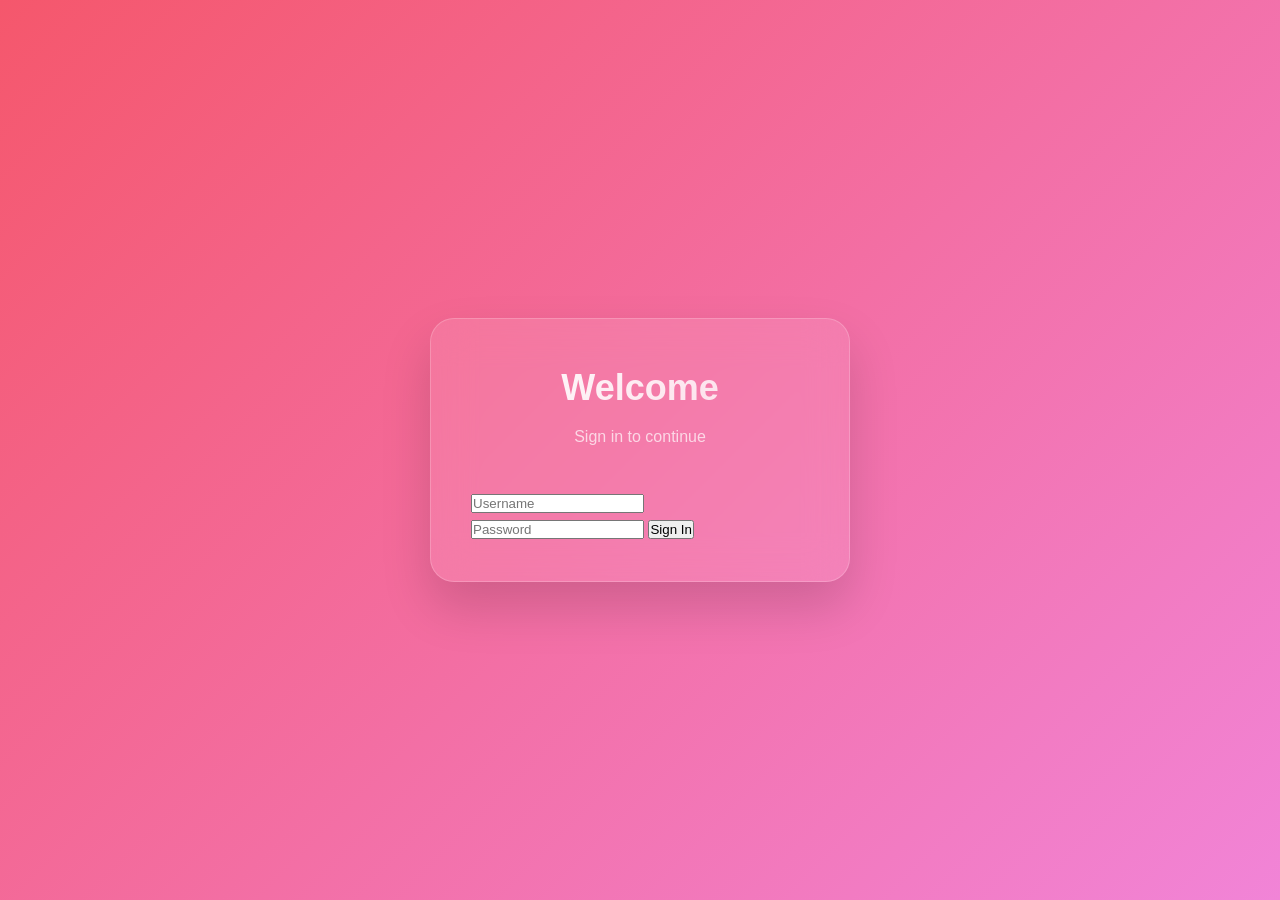
==== login/index.html @ 7bce9397 "Update login page title and structure" ====
<!DOCTYPE html>
<html lang="en">
<head>
    <meta charset="UTF-8">
    <meta name="viewport" content="width=device-width, initial-scale=1.0">
    <title>Login</title>
    <link rel="stylesheet" href="style.css">
</head>

<body>

<div class="login-container">
    <div class="login-card">

        <div class="login-header">
            <h2>Welcome</h2>
            <p>Sign in to continue</p>
        </div>

        <form class="login-form" id="loginForm">

            <input type="text" id="username" placeholder="Username" required>
            <input type="password" id="password" placeholder="Password" required>

            <button type="submit">Sign In</button>
        </form>

        <div class="success-message" id="successMessage" style="display:none;">
            <h3>Welcome back!</h3>
            <p id="userText"></p>
        </div>

    </div>
</div>

<script src="js/login.js"></script>

</body>
</html>
---- login/style.css ----
/* Gradient Wave Login Form - Complete & Self-Contained */

* {
    margin: 0;
    padding: 0;
    box-sizing: border-box;
}

body {
    font-family: -apple-system, BlinkMacSystemFont, 'Segoe UI', Roboto, sans-serif;
    background: linear-gradient(-45deg, #667eea, #764ba2, #f093fb, #f5576c);
    background-size: 400% 400%;
    animation: gradientFlow 15s ease infinite;
    min-height: 100vh;
    display: flex;
    align-items: center;
    justify-content: center;
    padding: 20px;
    line-height: 1.6;
    overflow: hidden;
    position: relative;
}

@keyframes gradientFlow {
    0% { background-position: 0% 50%; }
    50% { background-position: 100% 50%; }
    100% { background-position: 0% 50%; }
}

/* Animated Wave Background */
.wave-container {
    position: fixed;
    top: 0;
    left: 0;
    width: 100%;
    height: 100%;
    z-index: 1;
    pointer-events: none;
}

.wave {
    position: absolute;
    top: 0;
    left: -50%;
    width: 200%;
    height: 100%;
    background: linear-gradient(90deg, transparent, rgba(255,255,255,0.1), transparent);
    transform-origin: center;
}

.wave-1 {
    animation: waveMove 20s linear infinite;
    animation-delay: 0s;
}

.wave-2 {
    animation: waveMove 25s linear infinite reverse;
    animation-delay: -5s;
    background: linear-gradient(90deg, transparent, rgba(255,255,255,0.05), transparent);
}

.wave-3 {
    animation: waveMove 30s linear infinite;
    animation-delay: -10s;
    background: linear-gradient(90deg, transparent, rgba(255,255,255,0.08), transparent);
}

.wave-4 {
    animation: waveMove 35s linear infinite reverse;
    animation-delay: -15s;
    background: linear-gradient(90deg, transparent, rgba(255,255,255,0.03), transparent);
}

@keyframes waveMove {
    0% { transform: translateX(-50%) skewX(-5deg); }
    100% { transform: translateX(50%) skewX(-5deg); }
}

/* Gradient Particles */
.gradient-particles {
    position: fixed;
    top: 0;
    left: 0;
    width: 100%;
    height: 100%;
    z-index: 2;
    pointer-events: none;
}

.particle {
    position: absolute;
    width: 4px;
    height: 4px;
    background: radial-gradient(circle, rgba(255,255,255,0.8), transparent);
    border-radius: 50%;
    animation: particleFloat 15s linear infinite;
}

.particle:nth-child(1) { top: 20%; left: 10%; animation-delay: 0s; }
.particle:nth-child(2) { top: 60%; left: 80%; animation-delay: -3s; }
.particle:nth-child(3) { top: 80%; left: 20%; animation-delay: -6s; }
.particle:nth-child(4) { top: 30%; left: 70%; animation-delay: -9s; }
.particle:nth-child(5) { top: 10%; left: 60%; animation-delay: -12s; }
.particle:nth-child(6) { top: 70%; left: 40%; animation-delay: -15s; }

@keyframes particleFloat {
    0%, 100% { transform: translateY(0) translateX(0) scale(1); opacity: 0; }
    10%, 90% { opacity: 1; }
    50% { transform: translateY(-100px) translateX(50px) scale(1.5); }
}

.login-container {
    width: 100%;
    max-width: 420px;
    position: relative;
    z-index: 10;
}

.login-card {
    background: rgba(255, 255, 255, 0.1);
    backdrop-filter: blur(20px);
    -webkit-backdrop-filter: blur(20px);
    border: 1px solid rgba(255, 255, 255, 0.2);
    border-radius: 24px;
    padding: 40px;
    position: relative;
    overflow: hidden;
    box-shadow: 0 25px 50px rgba(0, 0, 0, 0.15);
    transition: all 0.3s ease;
}

.login-card:hover {
    transform: translateY(-5px);
    box-shadow: 0 35px 70px rgba(0, 0, 0, 0.2);
}

.card-glow {
    position: absolute;
    top: -2px;
    left: -2px;
    right: -2px;
    bottom: -2px;
    background: linear-gradient(45deg, #667eea, #764ba2, #f093fb, #f5576c);
    background-size: 400% 400%;
    animation: gradientFlow 8s ease infinite;
    border-radius: 24px;
    z-index: -1;
    opacity: 0;
    transition: opacity 0.3s ease;
}

.login-card:hover .card-glow {
    opacity: 1;
}

.login-header {
    text-align: center;
    margin-bottom: 40px;
}

.gradient-icon {
    width: 80px;
    height: 80px;
    margin: 0 auto 24px;
    background: linear-gradient(135deg, rgba(255,255,255,0.2), rgba(255,255,255,0.05));
    border-radius: 50%;
    display: flex;
    align-items: center;
    justify-content: center;
    position: relative;
    overflow: hidden;
    border: 1px solid rgba(255,255,255,0.3);
}

.icon-wave {
    position: absolute;
    top: 0;
    left: -100%;
    width: 100%;
    height: 100%;
    background: linear-gradient(90deg, transparent, rgba(255,255,255,0.3), transparent);
    animation: iconWaveMove 3s ease-in-out infinite;
}

@keyframes iconWaveMove {
    0% { left: -100%; }
    100% { left: 100%; }
}

.gradient-icon svg {
    width: 32px;
    height: 32px;
    color: rgba(255,255,255,0.9);
    z-index: 1;
}

.login-header h2 {
    color: rgba(255,255,255,0.95);
    font-size: 2.25rem;
    font-weight: 700;
    margin-bottom: 8px;
    background: linear-gradient(135deg, #ffffff, rgba(255,255,255,0.7));
    -webkit-background-clip: text;
    background-clip: text;
    -webkit-text-fill-color: transparent;
}

.login-header p {
    color: rgba(255,255,255,0.7);
    font-size: 16px;
    font-weight: 400;
}

/* Gradient Form Styles */
.form-group {
    margin-bottom: 28px;
    position: relative;
}

.input-container {
    position: relative;
    overflow: hidden;
    border-radius: 16px;
}

.input-bg {
    position: absolute;
    top: 0;
    left: 0;
    right: 0;
    bottom: 0;
    background: rgba(255,255,255,0.1);
    backdrop-filter: blur(10px);
    border: 1px solid rgba(255,255,255,0.2);
    border-radius: 16px;
    transition: all 0.3s ease;
}

.input-container:focus-within .input-bg {
    background: rgba(255,255,255,0.15);
    border-color: rgba(255,255,255,0.4);
    box-shadow: 0 8px 25px rgba(0,0,0,0.1);
}

.input-container input {
    width: 100%;
    background: transparent;
    border: none;
    padding: 26px 24px 14px;
    color: rgba(255,255,255,0.95);
    font-size: 16px;
    font-weight: 500;
    outline: none;
    position: relative;
    z-index: 2;
}

.input-container input::placeholder {
    color: transparent;
}

.input-container input:-webkit-autofill,
.input-container input:-webkit-autofill:hover,
.input-container input:-webkit-autofill:focus {
    -webkit-box-shadow: 0 0 0 30px rgba(255,255,255,0.1) inset;
    -webkit-text-fill-color: rgba(255,255,255,0.95);
}

.input-container label {
    position: absolute;
    left: 24px;
    top: 50%;
    transform: translateY(-50%);
    color: rgba(255,255,255,0.6);
    font-size: 16px;
    font-weight: 400;
    pointer-events: none;
    transition: all 0.3s ease;
    z-index: 3;
}

.input-container input:focus + label,
.input-container input:not(:placeholder-shown) + label {
    top: 12px;
    font-size: 12px;
    color: rgba(255,255,255,0.8);
    transform: translateY(0);
}

.input-wave {
    position: absolute;
    bottom: 0;
    left: -100%;
    width: 100%;
    height: 2px;
    background: linear-gradient(90deg, transparent, rgba(255,255,255,0.8), transparent);
    transition: all 0.3s ease;
    z-index: 4;
}

.input-container:focus-within .input-wave {
    left: 100%;
    animation: inputWaveFlow 1s ease-in-out;
}

@keyframes inputWaveFlow {
    0% { left: -100%; }
    100% { left: 100%; }
}

/* Password Toggle */
.password-container {
    padding-right: 60px;
}

.password-toggle {
    position: absolute;
    right: 12px;
    top: 50%;
    transform: translateY(-50%);
    background: transparent;
    border: none;
    width: 40px;
    height: 40px;
    border-radius: 12px;
    cursor: pointer;
    display: flex;
    align-items: center;
    justify-content: center;
    z-index: 5;
    overflow: hidden;
    transition: all 0.3s ease;
}

.toggle-bg {
    position: absolute;
    top: 0;
    left: 0;
    right: 0;
    bottom: 0;
    background: rgba(255,255,255,0.1);
    border-radius: 12px;
    opacity: 0;
    transition: all 0.3s ease;
}

.password-toggle:hover .toggle-bg {
    opacity: 1;
}

.toggle-icon {
    position: relative;
    z-index: 1;
    width: 20px;
    height: 20px;
    color: rgba(255,255,255,0.7);
}

.toggle-icon svg {
    width: 100%;
    height: 100%;
    position: absolute;
    top: 0;
    left: 0;
    transition: all 0.3s ease;
}

.eye-closed {
    opacity: 0;
    transform: scale(0.8);
}

.password-toggle.show-password .eye-open {
    opacity: 0;
    transform: scale(0.8);
}

.password-toggle.show-password .eye-closed {
    opacity: 1;
    transform: scale(1);
}

/* Form Options */
.form-options {
    display: flex;
    justify-content: space-between;
    align-items: center;
    margin-bottom: 32px;
    flex-wrap: wrap;
    gap: 16px;
}

.checkbox-container {
    display: flex;
    align-items: center;
    cursor: pointer;
}

.checkbox-container input[type="checkbox"] {
    display: none;
}

.checkbox-label {
    display: flex;
    align-items: center;
    gap: 12px;
    cursor: pointer;
    user-select: none;
    color: rgba(255,255,255,0.8);
    font-size: 14px;
    font-weight: 500;
}

.gradient-checkbox {
    width: 20px;
    height: 20px;
    border-radius: 6px;
    position: relative;
    overflow: hidden;
}

.checkbox-bg {
    position: absolute;
    top: 0;
    left: 0;
    right: 0;
    bottom: 0;
    background: rgba(255,255,255,0.1);
    border: 1px solid rgba(255,255,255,0.3);
    border-radius: 6px;
    transition: all 0.3s ease;
}

.checkbox-container input[type="checkbox"]:checked + .checkbox-label .checkbox-bg {
    background: linear-gradient(135deg, #667eea, #764ba2);
    border-color: rgba(255,255,255,0.5);
}

.gradient-checkbox svg {
    position: absolute;
    top: 50%;
    left: 50%;
    transform: translate(-50%, -50%) scale(0);
    width: 12px;
    height: 12px;
    color: white;
    transition: all 0.3s ease;
    z-index: 1;
}

.checkbox-container input[type="checkbox"]:checked + .checkbox-label svg {
    transform: translate(-50%, -50%) scale(1);
}

.forgot-link {
    color: rgba(255,255,255,0.8);
    text-decoration: none;
    font-size: 14px;
    font-weight: 500;
    transition: all 0.3s ease;
    position: relative;
}

.forgot-link::after {
    content: '';
    position: absolute;
    bottom: -2px;
    left: 0;
    width: 0;
    height: 1px;
    background: rgba(255,255,255,0.8);
    transition: width 0.3s ease;
}

.forgot-link:hover::after {
    width: 100%;
}

.forgot-link:hover {
    color: rgba(255,255,255,1);
}

/* Gradient Button */
.gradient-button {
    width: 100%;
    background: transparent;
    border: none;
    border-radius: 16px;
    padding: 0;
    cursor: pointer;
    position: relative;
    margin-bottom: 28px;
    overflow: hidden;
    height: 56px;
}

.button-bg {
    position: absolute;
    top: 0;
    left: 0;
    right: 0;
    bottom: 0;
    background: linear-gradient(135deg, rgba(255,255,255,0.2), rgba(255,255,255,0.1));
    border: 1px solid rgba(255,255,255,0.3);
    border-radius: 16px;
    transition: all 0.3s ease;
}

.gradient-button:hover .button-bg {
    background: linear-gradient(135deg, rgba(255,255,255,0.3), rgba(255,255,255,0.15));
    border-color: rgba(255,255,255,0.5);
    box-shadow: 0 8px 25px rgba(0,0,0,0.15);
}

.button-content {
    position: relative;
    z-index: 2;
    display: flex;
    align-items: center;
    justify-content: center;
    height: 100%;
    color: rgba(255,255,255,0.95);
    font-size: 16px;
    font-weight: 600;
}

.btn-loader {
    position: absolute;
    display: flex;
    gap: 4px;
    opacity: 0;
    transition: opacity 0.3s ease;
}

.loader-wave {
    width: 4px;
    height: 16px;
    background: rgba(255,255,255,0.8);
    border-radius: 2px;
    animation: loaderWave 1.2s ease-in-out infinite;
}

.loader-wave:nth-child(2) { animation-delay: 0.1s; }
.loader-wave:nth-child(3) { animation-delay: 0.2s; }

@keyframes loaderWave {
    0%, 80%, 100% { transform: scaleY(0.5); opacity: 0.5; }
    40% { transform: scaleY(1); opacity: 1; }
}

.gradient-button.loading .btn-text {
    opacity: 0;
}

.gradient-button.loading .btn-loader {
    opacity: 1;
}

.button-ripple {
    position: absolute;
    top: 0;
    left: 0;
    right: 0;
    bottom: 0;
    border-radius: 16px;
    overflow: hidden;
    pointer-events: none;
}

/* Divider */
.divider {
    display: flex;
    align-items: center;
    margin: 28px 0;
    gap: 16px;
}

.divider-line {
    flex: 1;
    height: 1px;
    position: relative;
    overflow: hidden;
}

.line-gradient {
    position: absolute;
    top: 0;
    left: -100%;
    width: 100%;
    height: 100%;
    background: linear-gradient(90deg, transparent, rgba(255,255,255,0.3), transparent);
    animation: lineFlow 3s ease-in-out infinite;
}

@keyframes lineFlow {
    0%, 100% { left: -100%; }
    50% { left: 100%; }
}

.divider span {
    color: rgba(255,255,255,0.6);
    font-size: 13px;
    font-weight: 500;
    text-transform: uppercase;
    letter-spacing: 1px;
}

/* Social Login */
.social-login {
    display: flex;
    justify-content: center;
    gap: 16px;
    margin-bottom: 28px;
}

.social-btn {
    width: 50px;
    height: 50px;
    background: transparent;
    border: none;
    border-radius: 14px;
    cursor: pointer;
    display: flex;
    align-items: center;
    justify-content: center;
    position: relative;
    overflow: hidden;
    transition: all 0.3s ease;
}

.social-bg {
    position: absolute;
    top: 0;
    left: 0;
    right: 0;
    bottom: 0;
    border: 1px solid rgba(255,255,255,0.2);
    border-radius: 14px;
    transition: all 0.3s ease;
}

.google-bg {
    background: rgba(255,255,255,0.1);
}

.facebook-bg {
    background: rgba(24, 119, 242, 0.1);
}

.apple-bg {
    background: rgba(0,0,0,0.1);
}

.social-btn:hover .social-bg {
    background: rgba(255,255,255,0.2);
    border-color: rgba(255,255,255,0.4);
    transform: scale(1.05);
}

.social-btn svg {
    width: 22px;
    height: 22px;
    color: rgba(255,255,255,0.8);
    z-index: 1;
    transition: all 0.3s ease;
}

.social-btn:hover svg {
    color: rgba(255,255,255,1);
}

/* Signup Link */
.signup-link {
    text-align: center;
}

.signup-link p {
    color: rgba(255,255,255,0.7);
    font-size: 14px;
}

.signup-link a {
    color: rgba(255,255,255,0.9);
    text-decoration: none;
    font-weight: 600;
    transition: all 0.3s ease;
    position: relative;
}

.signup-link a::after {
    content: '';
    position: absolute;
    bottom: -2px;
    left: 0;
    width: 0;
    height: 1px;
    background: rgba(255,255,255,0.9);
    transition: width 0.3s ease;
}

.signup-link a:hover::after {
    width: 100%;
}

/* Error States */
.error-message {
    color: #ff6b6b;
    font-size: 12px;
    font-weight: 500;
    margin-top: 8px;
    margin-left: 8px;
    opacity: 0;
    transform: translateY(-10px);
    transition: all 0.3s ease;
    background: rgba(255, 107, 107, 0.1);
    padding: 4px 8px;
    border-radius: 6px;
    backdrop-filter: blur(10px);
}

.error-message.show {
    opacity: 1;
    transform: translateY(0);
}

.form-group.error .input-bg {
    background: rgba(255, 107, 107, 0.1);
    border-color: rgba(255, 107, 107, 0.4);
}

/* Success Message */
.success-message {
    display: none;
    text-align: center;
    padding: 40px 20px;
    opacity: 0;
    transform: translateY(20px);
    transition: all 0.5s ease;
    position: relative;
    overflow: hidden;
}

.success-message.show {
    display: block;
    opacity: 1;
    transform: translateY(0);
}

.success-wave {
    position: absolute;
    top: 0;
    left: -100%;
    width: 100%;
    height: 100%;
    background: linear-gradient(90deg, transparent, rgba(255,255,255,0.1), transparent);
    animation: successWaveMove 2s ease-in-out;
}

@keyframes successWaveMove {
    0% { left: -100%; }
    100% { left: 100%; }
}

.success-content {
    position: relative;
    z-index: 1;
}

.success-icon {
    width: 60px;
    height: 60px;
    background: linear-gradient(135deg, #4facfe, #00f2fe);
    border-radius: 50%;
    display: flex;
    align-items: center;
    justify-content: center;
    margin: 0 auto 20px;
    color: white;
    animation: successPulse 0.6s ease-out;
}

@keyframes successPulse {
    0% { transform: scale(0); }
    50% { transform: scale(1.1); }
    100% { transform: scale(1); }
}

.success-icon svg {
    width: 28px;
    height: 28px;
}

.success-message h3 {
    color: rgba(255,255,255,0.95);
    font-size: 1.5rem;
    margin-bottom: 8px;
}

.success-message p {
    color: rgba(255,255,255,0.7);
    font-size: 14px;
}

/* Mobile Responsive */
@media (max-width: 480px) {
    body {
        padding: 16px;
    }
    
    .login-card {
        padding: 28px;
        border-radius: 20px;
    }
    
    .login-header h2 {
        font-size: 1.875rem;
    }
    
    .gradient-icon {
        width: 64px;
        height: 64px;
    }
    
    .form-options {
        flex-direction: column;
        align-items: flex-start;
        gap: 16px;
    }
    
    .wave {
        width: 150%;
        left: -25%;
    }
}

label[for="username"] {
    font-size: 16px;
}
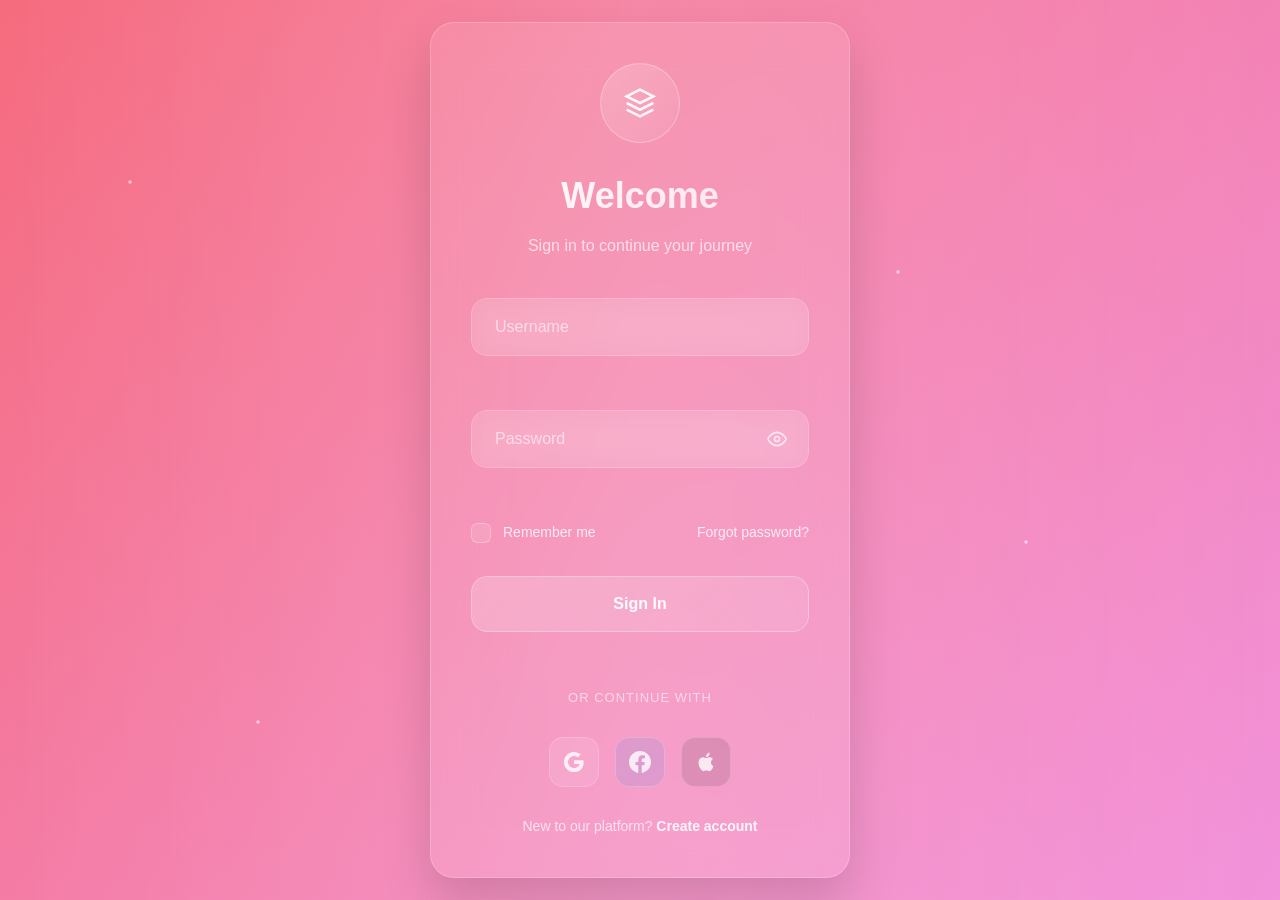
==== commit cf82c5aa: "Update index.html" ====
--- a/login/index.html
+++ b/login/index.html
@@ -3,37 +3,160 @@
 <head>
     <meta charset="UTF-8">
     <meta name="viewport" content="width=device-width, initial-scale=1.0">
-    <title>Login</title>
+    <title>Gradient Wave Login Form</title>
     <link rel="stylesheet" href="style.css">
 </head>
+<body>
+    <div class="wave-container">
+        <div class="wave wave-1"></div>
+        <div class="wave wave-2"></div>
+        <div class="wave wave-3"></div>
+        <div class="wave wave-4"></div>
+    </div>
 
-<body>
+    <div class="gradient-particles">
+        <div class="particle"></div>
+        <div class="particle"></div>
+        <div class="particle"></div>
+        <div class="particle"></div>
+        <div class="particle"></div>
+        <div class="particle"></div>
+    </div>
 
-<div class="login-container">
-    <div class="login-card">
+    <div class="login-container">
+        <div class="login-card">
+            <div class="card-glow"></div>
+            <div class="login-header">
+                <div class="gradient-icon">
+                    <div class="icon-wave"></div>
+                    <svg viewBox="0 0 24 24" fill="none" stroke="currentColor" stroke-width="2">
+                        <path d="M12 2L2 7l10 5 10-5-10-5z"/>
+                        <path d="M2 17l10 5 10-5"/>
+                        <path d="M2 12l10 5 10-5"/>
+                    </svg>
+                </div>
+                <h2>Welcome</h2>
+                <p>Sign in to continue your journey</p>
+            </div>
+            
+            <form class="login-form" id="loginForm" novalidate>
+                <div class="form-group">
+                    <div class="input-container">
+                        <div class="input-bg"></div>
+                        <input type="text" id="username" name="username" required autocomplete="username" placeholder=" ">
+                        <label for="username">Username</label>
+                        <div class="input-wave"></div>
+                    </div>
+                    <span class="error-message" id="usernameError"></span>
+                </div>
 
-        <div class="login-header">
-            <h2>Welcome</h2>
-            <p>Sign in to continue</p>
+                <div class="form-group">
+                    <div class="input-container password-container">
+                        <div class="input-bg"></div>
+                        <input type="password" id="password" name="password" required autocomplete="current-password" placeholder=" ">
+                        <label for="password">Password</label>
+                        <button type="button" class="password-toggle" id="passwordToggle" aria-label="Toggle password visibility">
+                            <div class="toggle-bg"></div>
+                            <div class="toggle-icon">
+                                <svg class="eye-open" viewBox="0 0 24 24" fill="none" stroke="currentColor" stroke-width="2">
+                                    <path d="M1 12s4-8 11-8 11 8 11 8-4 8-11 8-11-8-11-8z"/>
+                                    <circle cx="12" cy="12" r="3"/>
+                                </svg>
+                                <svg class="eye-closed" viewBox="0 0 24 24" fill="none" stroke="currentColor" stroke-width="2">
+                                    <path d="M17.94 17.94A10.07 10.07 0 0 1 12 20c-7 0-11-8-11-8a18.45 18.45 0 0 1 5.06-5.94M9.9 4.24A9.12 9.12 0 0 1 12 4c7 0 11 8 11 8a18.5 18.5 0 0 1-2.16 3.19m-6.72-1.07a3 3 0 1 1-4.24-4.24"/>
+                                    <line x1="1" y1="1" x2="23" y2="23"/>
+                                </svg>
+                            </div>
+                        </button>
+                        <div class="input-wave"></div>
+                    </div>
+                    <span class="error-message" id="passwordError"></span>
+                </div>
+
+                <div class="form-options">
+                    <div class="checkbox-container">
+                        <input type="checkbox" id="remember" name="remember">
+                        <label for="remember" class="checkbox-label">
+                            <div class="gradient-checkbox">
+                                <div class="checkbox-bg"></div>
+                                <svg viewBox="0 0 24 24" fill="none" stroke="currentColor" stroke-width="3">
+                                    <polyline points="20 6 9 17 4 12"/>
+                                </svg>
+                            </div>
+                            Remember me
+                        </label>
+                    </div>
+                    <a href="#" class="forgot-link">Forgot password?</a>
+                </div>
+
+                <button type="submit" class="gradient-button">
+                    <div class="button-bg"></div>
+                    <div class="button-content">
+                        <span class="btn-text">Sign In</span>
+                        <div class="btn-loader">
+                            <div class="loader-wave"></div>
+                            <div class="loader-wave"></div>
+                            <div class="loader-wave"></div>
+                        </div>
+                    </div>
+                    <div class="button-ripple"></div>
+                </button>
+            </form>
+
+            <div class="divider">
+                <div class="divider-line">
+                    <div class="line-gradient"></div>
+                </div>
+                <span>or continue with</span>
+                <div class="divider-line">
+                    <div class="line-gradient"></div>
+                </div>
+            </div>
+
+            <div class="social-login">
+                <button type="button" class="social-btn">
+                    <div class="social-bg google-bg"></div>
+                    <svg viewBox="0 0 24 24" fill="currentColor">
+                        <path d="M22.56 12.25c0-.78-.07-1.53-.2-2.25H12v4.26h5.92c-.26 1.37-1.04 2.53-2.21 3.31v2.77h3.57c2.08-1.92 3.28-4.74 3.28-8.09z"/>
+                        <path d="M12 23c2.97 0 5.46-.98 7.28-2.66l-3.57-2.77c-.98.66-2.23 1.06-3.71 1.06-2.86 0-5.29-1.93-6.16-4.53H2.18v2.84C3.99 20.53 7.7 23 12 23z"/>
+                        <path d="M5.84 14.09c-.22-.66-.35-1.36-.35-2.09s.13-1.43.35-2.09V7.07H2.18C1.43 8.55 1 10.22 1 12s.43 3.45 1.18 4.93l2.85-2.22.81-.62z"/>
+                        <path d="M12 5.38c1.62 0 3.06.56 4.21 1.64l3.15-3.15C17.45 2.09 14.97 1 12 1 7.7 1 3.99 3.47 2.18 7.07l3.66 2.84c.87-2.6 3.3-4.53 6.16-4.53z"/>
+                    </svg>
+                </button>
+                <button type="button" class="social-btn">
+                    <div class="social-bg facebook-bg"></div>
+                    <svg viewBox="0 0 24 24" fill="currentColor">
+                        <path d="M24 12.073c0-6.627-5.373-12-12-12s-12 5.373-12 12c0 5.99 4.388 10.954 10.125 11.854v-8.385H7.078v-3.47h3.047V9.43c0-3.007 1.792-4.669 4.533-4.669 1.312 0 2.686.235 2.686.235v2.953H15.83c-1.491 0-1.956.925-1.956 1.874v2.25h3.328l-.532 3.47h-2.796v8.385C19.612 23.027 24 18.062 24 12.073z"/>
+                    </svg>
+                </button>
+                <button type="button" class="social-btn">
+                    <div class="social-bg apple-bg"></div>
+                    <svg viewBox="0 0 24 24" fill="currentColor">
+                        <path d="M18.71 19.5c-.83 1.24-1.71 2.45-3.05 2.47-1.34.03-1.77-.79-3.29-.79-1.53 0-2 .77-3.27.82-1.31.05-2.3-1.32-3.14-2.53C4.25 17 2.94 12.45 4.7 9.39c.87-1.52 2.43-2.48 4.12-2.51 1.28-.02 2.5.87 3.29.87.78 0 2.26-1.07 3.81-.91.65.03 2.47.26 3.64 1.98-.09.06-2.17 1.28-2.15 3.81.03 3.02 2.65 4.03 2.68 4.04-.03.07-.42 1.44-1.38 2.83M13 3.5c.73-.83 1.94-1.46 2.94-1.5.13 1.17-.34 2.35-1.04 3.19-.69.85-1.83 1.51-2.95 1.42-.15-1.15.41-2.35 1.05-3.11z"/>
+                    </svg>
+                </button>
+            </div>
+
+            <div class="signup-link">
+                <p>New to our platform? <a href="#">Create account</a></p>
+            </div>
+
+            <div class="success-message" id="successMessage">
+                <div class="success-wave"></div>
+                <div class="success-content">
+                    <div class="success-icon">
+                        <svg viewBox="0 0 24 24" fill="none" stroke="currentColor" stroke-width="2">
+                            <polyline points="20 6 9 17 4 12"/>
+                        </svg>
+                    </div>
+                    <h3>Welcome back!</h3>
+                    <p>Redirecting to your dashboard...</p>
+                </div>
+            </div>
         </div>
+    </div>
 
-        <form class="login-form" id="loginForm">
-
-            <input type="text" id="username" placeholder="Username" required>
-            <input type="password" id="password" placeholder="Password" required>
-
-            <button type="submit">Sign In</button>
-        </form>
-
-        <div class="success-message" id="successMessage" style="display:none;">
-            <h3>Welcome back!</h3>
-            <p id="userText"></p>
-        </div>
-
-    </div>
-</div>
-
-<script src="js/login.js"></script>
-
+    <script src="../../shared/js/form-utils.js"></script>
+    <script src="login.js"></script>
 </body>
-</html>
+                                </html>
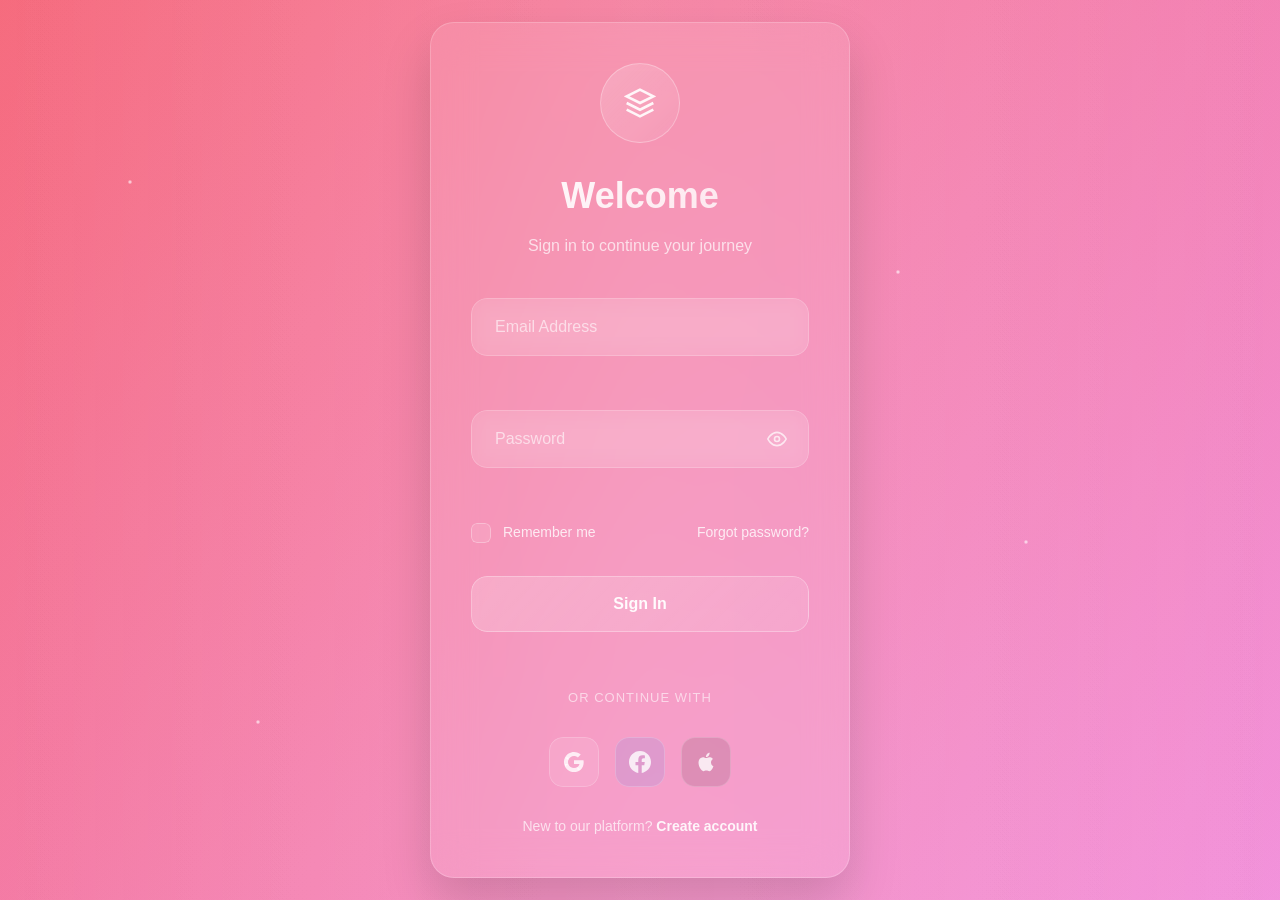
==== commit 6211e7af: "Update index.html" ====
--- a/login/index.html
+++ b/login/index.html
@@ -43,11 +43,11 @@
                 <div class="form-group">
                     <div class="input-container">
                         <div class="input-bg"></div>
-                        <input type="text" id="username" name="username" required autocomplete="username" placeholder=" ">
-                        <label for="username">Username</label>
+                        <input type="email" id="email" name="email" required autocomplete="email" placeholder=" ">
+                        <label for="email">Email Address</label>
                         <div class="input-wave"></div>
                     </div>
-                    <span class="error-message" id="usernameError"></span>
+                    <span class="error-message" id="emailError"></span>
                 </div>
 
                 <div class="form-group">
@@ -157,6 +157,6 @@
     </div>
 
     <script src="../../shared/js/form-utils.js"></script>
-    <script src="login.js"></script>
+    <script src="script.js"></script>
 </body>
-                                </html>
+                            </html>
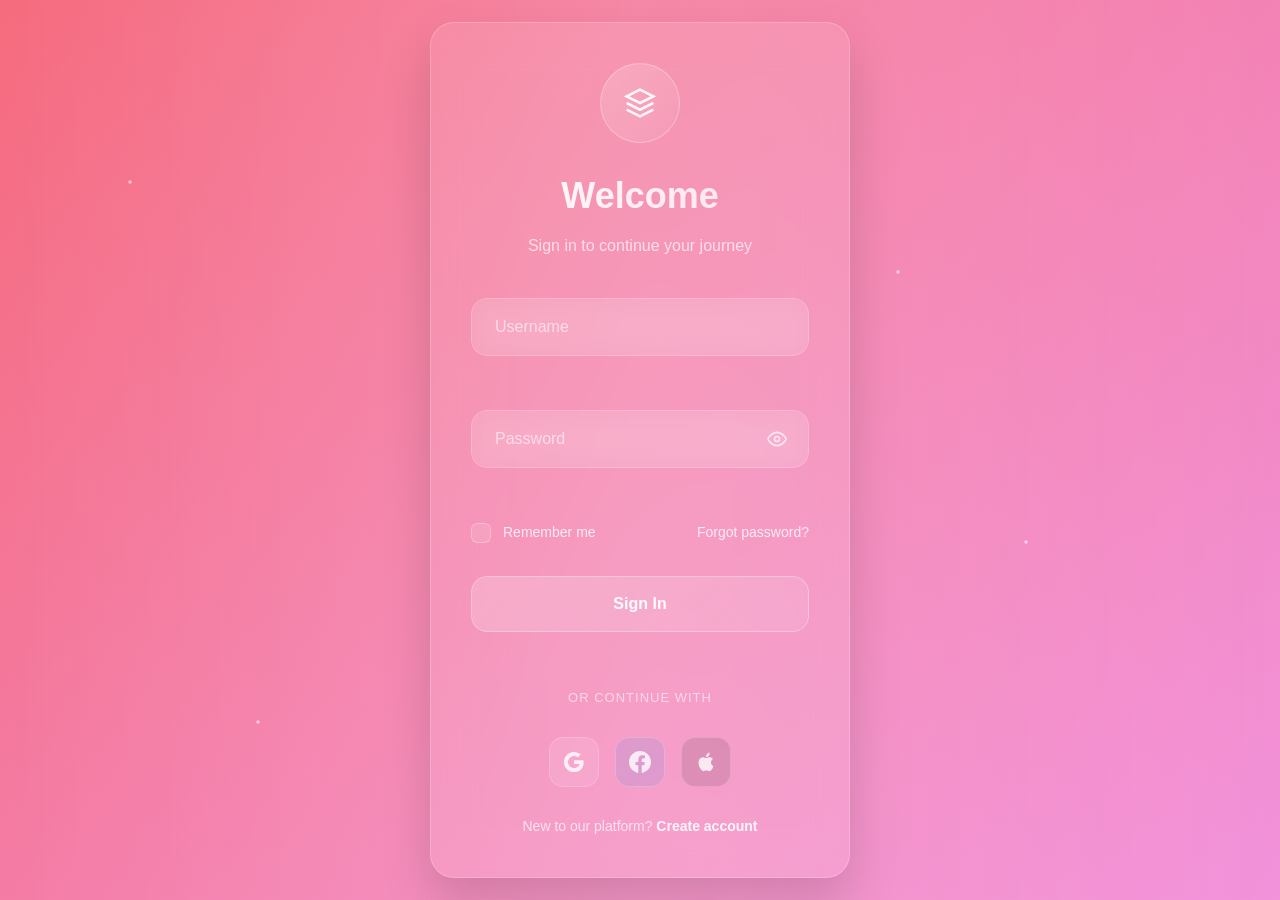
==== commit 68f87498: "Change email input to username input in login form" ====
--- a/login/index.html
+++ b/login/index.html
@@ -43,8 +43,8 @@
                 <div class="form-group">
                     <div class="input-container">
                         <div class="input-bg"></div>
-                        <input type="email" id="email" name="email" required autocomplete="email" placeholder=" ">
-                        <label for="email">Email Address</label>
+                        <input type="text" id="email" name="email" required placeholder=" ">
+                        <label for="email">Username</label>
                         <div class="input-wave"></div>
                     </div>
                     <span class="error-message" id="emailError"></span>
@@ -156,7 +156,6 @@
         </div>
     </div>
 
-    <script src="../../shared/js/form-utils.js"></script>
-    <script src="script.js"></script>
+    <script src="js/login.js"></script>
 </body>
-                            </html>
+                </html>
